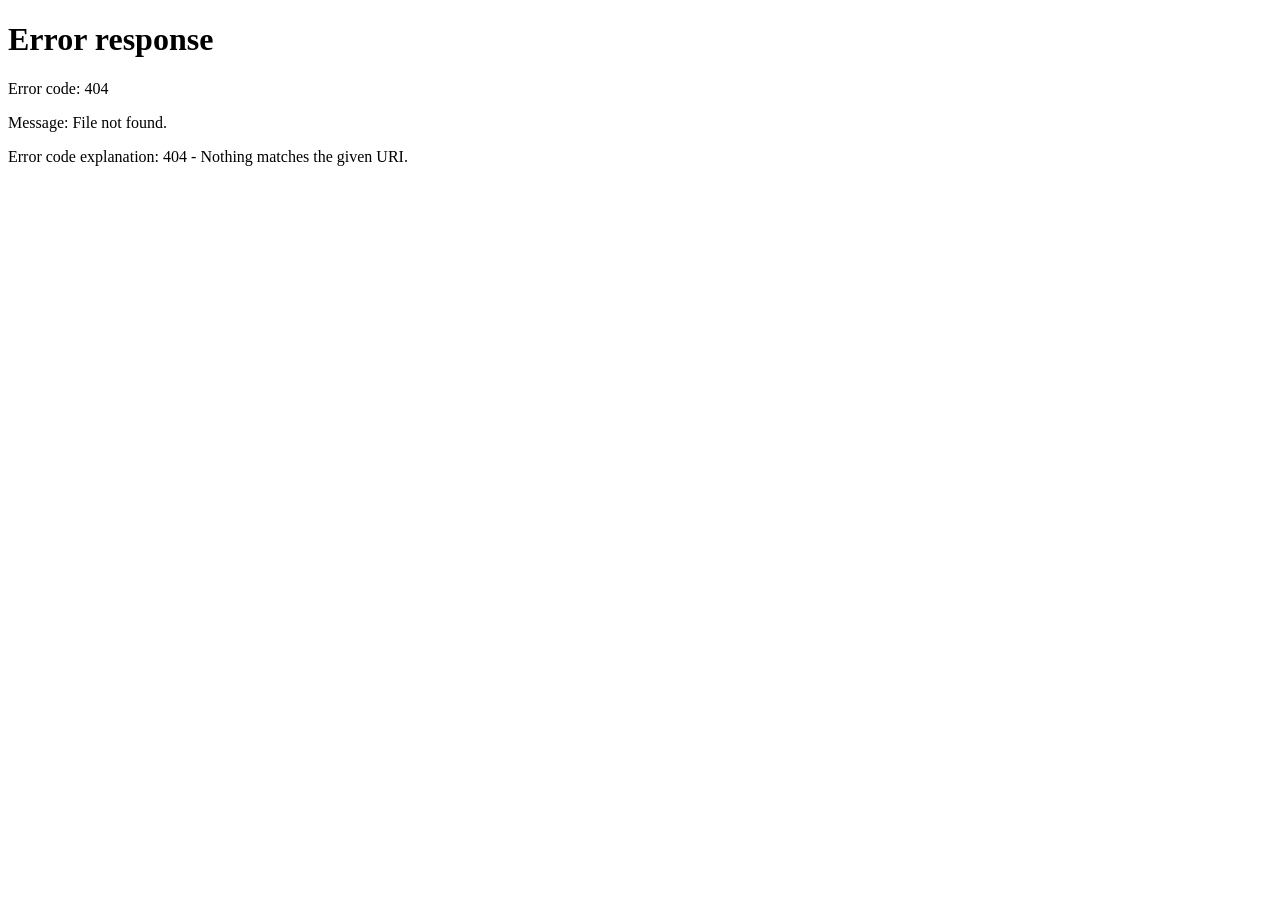
==== frontend/authority-dashboard/authority.html @ 0f9a7130 "Add frontend applications" ====
<!DOCTYPE html>
<html lang="en">

<head>
    <meta charset="UTF-8">
    <meta name="viewport" content="width=device-width, initial-scale=1.0">

    <title>SahaySetu | Authority Dashboard</title>

    <link rel="stylesheet" href="authority.css">
</head>

<body>

    <!-- ================= SIDEBAR ================= -->

    <aside class="sidebar" id="sidebar">

        <div class="brand">

            <div class="brand-icon">
                S
            </div>

            <div>
                <h2>SahaySetu</h2>
                <span>Authority Portal</span>
            </div>

        </div>


        <nav class="navigation">

            <button
                class="nav-item active"
                onclick="showSection('dashboard', this)"
            >
                <span class="nav-icon">▦</span>
                <span>Dashboard</span>
            </button>


            <button
                class="nav-item"
                onclick="showSection('complaints', this)"
            >
                <span class="nav-icon">☷</span>
                <span>Complaints</span>
            </button>


            <button
                class="nav-item"
                onclick="showSection('workers', this)"
            >
                <span class="nav-icon">♙</span>
                <span>Workers</span>
            </button>


            <button
                class="nav-item"
                onclick="showSection('incidents', this)"
            >
                <span class="nav-icon">⚠</span>
                <span>Incidents</span>
            </button>


            <button
                class="nav-item"
                onclick="showSection('reports', this)"
            >
                <span class="nav-icon">▤</span>
                <span>Reports</span>
            </button>

        </nav>


        <div class="sidebar-bottom">

            <div class="help-box">

                <div class="help-icon">
                    ?
                </div>

                <div>
                    <strong>Need Help?</strong>
                    <p>Contact SahaySetu support.</p>
                </div>

            </div>


            <button
                class="logout-side"
                onclick="logout()"
            >
                <span>↪</span>
                Logout
            </button>

        </div>

    </aside>



    <!-- ================= MAIN AREA ================= -->

    <div class="main-area">

        <!-- HEADER -->

        <header class="topbar">

            <button
                class="menu-button"
                onclick="toggleSidebar()"
            >
                ☰
            </button>


            <div class="topbar-title">

                <span>Authority Management System</span>

            </div>


            <div class="topbar-right">

                <button
                    class="notification-button"
                    title="Notifications"
                >
                    🔔
                    <span class="notification-dot"></span>
                </button>


                <div class="profile">

                    <div class="profile-avatar">
                        A
                    </div>

                    <div class="profile-info">

                        <strong>Authority</strong>

                        <span id="authorityEmail">
                            Logged in
                        </span>

                    </div>

                </div>

            </div>

        </header>



        <!-- ================= CONTENT ================= -->

        <main class="content">


            <!-- ===================================== -->
            <!-- DASHBOARD SECTION -->
            <!-- ===================================== -->

            <section
                id="dashboard"
                class="page-section active-section"
            >

                <div class="page-heading">

                    <div>

                        <p class="small-heading">
                            OVERVIEW
                        </p>

                        <h1>Authority Dashboard</h1>

                        <p>
                            Monitor civic complaints and coordinate
                            issue resolution across Ghaziabad.
                        </p>

                    </div>


                    <button
                        class="primary-button"
                        onclick="loadComplaints()"
                    >
                        ↻ Refresh Data
                    </button>

                </div>



                <!-- STATISTICS -->

                <div class="stats-grid">

                    <div class="stat-card">

                        <div class="stat-top">

                            <div class="stat-icon blue">
                                ☷
                            </div>

                            <span class="stat-label">
                                TOTAL
                            </span>

                        </div>

                        <h2 id="totalComplaints">
                            0
                        </h2>

                        <p>
                            All complaints
                        </p>

                    </div>


                    <div class="stat-card">

                        <div class="stat-top">

                            <div class="stat-icon orange">
                                !
                            </div>

                            <span class="stat-label">
                                PENDING
                            </span>

                        </div>

                        <h2 id="pendingComplaints">
                            0
                        </h2>

                        <p>
                            Need attention
                        </p>

                    </div>


                    <div class="stat-card">

                        <div class="stat-top">

                            <div class="stat-icon purple">
                                ◷
                            </div>

                            <span class="stat-label">
                                IN PROGRESS
                            </span>

                        </div>

                        <h2 id="progressComplaints">
                            0
                        </h2>

                        <p>
                            Being resolved
                        </p>

                    </div>


                    <div class="stat-card">

                        <div class="stat-top">

                            <div class="stat-icon green">
                                ✓
                            </div>

                            <span class="stat-label">
                                RESOLVED
                            </span>

                        </div>

                        <h2 id="resolvedComplaints">
                            0
                        </h2>

                        <p>
                            Successfully closed
                        </p>

                    </div>

                </div>



                <!-- MAIN DASHBOARD GRID -->

                <div class="dashboard-grid">


                    <!-- RECENT COMPLAINTS -->

                    <div class="panel complaints-panel">

                        <div class="panel-header">

                            <div>

                                <h2>Recent Complaints</h2>

                                <p>
                                    Latest civic issues reported
                                </p>

                            </div>

                            <button
                                class="text-button"
                                onclick="showSectionById('complaints')"
                            >
                                View All →
                            </button>

                        </div>


                        <div
                            id="recentComplaints"
                            class="table-wrapper"
                        >

                            <div class="loading">
                                Loading complaints...
                            </div>

                        </div>

                    </div>



                    <!-- PRIORITY -->

                    <div class="panel priority-panel">

                        <div class="panel-header">

                            <div>

                                <h2>Priority Overview</h2>

                                <p>
                                    Complaints requiring attention
                                </p>

                            </div>

                        </div>


                        <div class="priority-list">

                            <div class="priority-item">

                                <div class="priority-left">

                                    <span class="priority-dot high"></span>

                                    <span>High Priority</span>

                                </div>

                                <strong id="highPriority">
                                    0
                                </strong>

                            </div>


                            <div class="priority-item">

                                <div class="priority-left">

                                    <span class="priority-dot medium"></span>

                                    <span>Medium Priority</span>

                                </div>

                                <strong id="mediumPriority">
                                    0
                                </strong>

                            </div>


                            <div class="priority-item">

                                <div class="priority-left">

                                    <span class="priority-dot low"></span>

                                    <span>Low Priority</span>

                                </div>

                                <strong id="lowPriority">
                                    0
                                </strong>

                            </div>

                        </div>


                        <div class="priority-note">

                            <strong>Smart monitoring</strong>

                            <p>
                                Prioritize complaints based on
                                severity and community impact.
                            </p>

                        </div>

                    </div>

                </div>


                <!-- QUICK ACTIONS -->

                <div class="panel quick-panel">

                    <div class="panel-header">

                        <div>

                            <h2>Quick Actions</h2>

                            <p>
                                Frequently used authority tools
                            </p>

                        </div>

                    </div>


                    <div class="quick-actions">

                        <button
                            onclick="showSectionById('complaints')"
                            class="quick-action"
                        >

                            <span class="quick-icon blue-bg">
                                ☷
                            </span>

                            <div>
                                <strong>Manage Complaints</strong>
                                <span>
                                    Review and monitor complaints
                                </span>
                            </div>

                        </button>


                        <button
                            onclick="showSectionById('workers')"
                            class="quick-action"
                        >

                            <span class="quick-icon purple-bg">
                                ♙
                            </span>

                            <div>
                                <strong>Manage Workers</strong>
                                <span>
                                    View worker assignments
                                </span>
                            </div>

                        </button>


                        <button
                            onclick="showSectionById('incidents')"
                            class="quick-action"
                        >

                            <span class="quick-icon orange-bg">
                                ⚠
                            </span>

                            <div>
                                <strong>Incident Analysis</strong>
                                <span>
                                    Identify related complaints
                                </span>
                            </div>

                        </button>

                    </div>

                </div>

            </section>



            <!-- ===================================== -->
            <!-- COMPLAINTS SECTION -->
            <!-- ===================================== -->

            <section
                id="complaints"
                class="page-section"
            >

                <div class="page-heading">

                    <div>

                        <p class="small-heading">
                            CASE MANAGEMENT
                        </p>

                        <h1>Complaints</h1>

                        <p>
                            Review and monitor civic complaints.
                        </p>

                    </div>

                    <button
                        class="primary-button"
                        onclick="loadComplaints()"
                    >
                        ↻ Refresh
                    </button>

                </div>


                <div class="panel">

                    <div class="filter-bar">

                        <div class="search-box">

                            <span>⌕</span>

                            <input
                                type="text"
                                id="searchInput"
                                placeholder="Search complaints..."
                                oninput="filterComplaints()"
                            >

                        </div>


                        <select
                            id="statusFilter"
                            onchange="filterComplaints()"
                        >

                            <option value="all">
                                All Status
                            </option>

                            <option value="pending">
                                Pending
                            </option>

                            <option value="progress">
                                In Progress
                            </option>

                            <option value="resolved">
                                Resolved
                            </option>

                        </select>


                        <select
                            id="priorityFilter"
                            onchange="filterComplaints()"
                        >

                            <option value="all">
                                All Priority
                            </option>

                            <option value="high">
                                High
                            </option>

                            <option value="medium">
                                Medium
                            </option>

                            <option value="low">
                                Low
                            </option>

                        </select>

                    </div>


                    <div
                        id="complaintsTable"
                        class="table-wrapper"
                    >

                        <div class="loading">
                            Loading complaints...
                        </div>

                    </div>

                </div>

            </section>



            <!-- ===================================== -->
            <!-- WORKERS SECTION -->
            <!-- ===================================== -->

            <section
                id="workers"
                class="page-section"
            >

                <div class="page-heading">

                    <div>

                        <p class="small-heading">
                            FIELD OPERATIONS
                        </p>

                        <h1>Workers</h1>

                        <p>
                            Manage worker assignments and field operations.
                        </p>

                    </div>

                </div>


                <div class="empty-feature">

                    <div class="feature-icon">
                        ♙
                    </div>

                    <h2>Worker Management</h2>

                    <p>
                        Worker assignment will be connected to the
                        Authority API here.
                    </p>

                    <span>
                        API: PUT /authority/complaints/{complaint_id}/assign
                    </span>

                </div>

            </section>



            <!-- ===================================== -->
            <!-- INCIDENTS SECTION -->
            <!-- ===================================== -->

            <section
                id="incidents"
                class="page-section"
            >

                <div class="page-heading">

                    <div>

                        <p class="small-heading">
                            SMART INCIDENT MANAGEMENT
                        </p>

                        <h1>Incident Analysis</h1>

                        <p>
                            Identify relationships between complaints
                            and combine related reports.
                        </p>

                    </div>

                </div>


                <div class="feature-grid">

                    <div class="feature-card">

                        <div class="feature-icon orange-icon">
                            ⚡
                        </div>

                        <h2>Complaint Fusion</h2>

                        <p>
                            Combine related complaints into a
                            single incident for better coordination.
                        </p>

                        <span>
                            POST /authority/incidents/fuse/{complaint_id}
                        </span>

                    </div>


                    <div class="feature-card">

                        <div class="feature-icon blue-icon">
                            ◉
                        </div>

                        <h2>Relationships</h2>

                        <p>
                            View complaints and issues related to
                            an existing incident.
                        </p>

                        <span>
                            GET /authority/incidents/{incident_id}/relationships
                        </span>

                    </div>


                    <div class="feature-card">

                        <div class="feature-icon green-icon">
                            ✓
                        </div>

                        <h2>Interventions</h2>

                        <p>
                            Monitor actions taken to resolve
                            identified incidents.
                        </p>

                        <span>
                            GET /authority/incidents/{incident_id}/interventions
                        </span>

                    </div>

                </div>

            </section>



            <!-- ===================================== -->
            <!-- REPORTS SECTION -->
            <!-- ===================================== -->

            <section
                id="reports"
                class="page-section"
            >

                <div class="page-heading">

                    <div>

                        <p class="small-heading">
                            ANALYTICS
                        </p>

                        <h1>Reports</h1>

                        <p>
                            Monitor complaint resolution performance.
                        </p>

                    </div>

                </div>


                <div class="report-grid">

                    <div class="report-card">

                        <span>Total Complaints</span>

                        <strong id="reportTotal">
                            0
                        </strong>

                    </div>


                    <div class="report-card">

                        <span>Pending Cases</span>

                        <strong id="reportPending">
                            0
                        </strong>

                    </div>


                    <div class="report-card">

                        <span>Resolved Cases</span>

                        <strong id="reportResolved">
                            0
                        </strong>

                    </div>

                </div>

            </section>

        </main>

    </div>



    <!-- JAVASCRIPT -->

    <script src="authority.js"></script>

</body>

</html>
---- frontend/authority-dashboard/authority.css ----
/* ==========================================
   SAHAYSETU AUTHORITY DASHBOARD
   ========================================== */

* {
    margin: 0;
    padding: 0;
    box-sizing: border-box;
}


:root {
    --blue: #1261d6;
    --dark-blue: #0b3f91;
    --light-blue: #eaf3ff;
    --background: #f5f8fc;
    --white: #ffffff;
    --text: #172033;
    --muted: #718096;
    --border: #e3eaf3;
    --green: #159447;
    --orange: #ed8b18;
    --red: #dc3545;
    --purple: #7656d6;
}


body {
    font-family:
        Arial,
        Helvetica,
        sans-serif;

    background: var(--background);

    color: var(--text);

    min-height: 100vh;
}


/* ==========================================
   SIDEBAR
   ========================================== */

.sidebar {
    position: fixed;

    left: 0;
    top: 0;
    bottom: 0;

    width: 245px;

    background: var(--white);

    border-right: 1px solid var(--border);

    display: flex;

    flex-direction: column;

    z-index: 100;
}


.brand {
    height: 88px;

    display: flex;

    align-items: center;

    gap: 12px;

    padding: 0 22px;

    border-bottom: 1px solid var(--border);
}


.brand-icon {
    width: 42px;
    height: 42px;

    background: var(--blue);

    color: white;

    border-radius: 10px;

    display: flex;

    justify-content: center;

    align-items: center;

    font-size: 22px;

    font-weight: bold;
}


.brand h2 {
    font-size: 19px;

    color: var(--blue);
}


.brand span {
    font-size: 11px;

    color: var(--muted);
}


/* ==========================================
   NAVIGATION
   ========================================== */

.navigation {
    padding: 22px 14px;

    flex: 1;
}


.nav-item {
    width: 100%;

    border: none;

    background: transparent;

    color: #607086;

    padding: 13px 15px;

    border-radius: 8px;

    display: flex;

    align-items: center;

    gap: 13px;

    margin-bottom: 6px;

    cursor: pointer;

    font-size: 14px;

    text-align: left;
}


.nav-item:hover {
    background: #f0f6ff;

    color: var(--blue);
}


.nav-item.active {
    background: var(--light-blue);

    color: var(--blue);

    font-weight: bold;
}


.nav-icon {
    width: 22px;

    text-align: center;

    font-size: 17px;
}


/* ==========================================
   SIDEBAR BOTTOM
   ========================================== */

.sidebar-bottom {
    padding: 15px;

    border-top: 1px solid var(--border);
}


.help-box {
    background: #f5f9ff;

    border-radius: 9px;

    padding: 13px;

    display: flex;

    gap: 10px;

    margin-bottom: 12px;
}


.help-icon {
    min-width: 28px;
    height: 28px;

    background: var(--blue);

    color: white;

    border-radius: 50%;

    display: flex;

    align-items: center;

    justify-content: center;
}


.help-box strong {
    font-size: 12px;
}


.help-box p {
    color: var(--muted);

    font-size: 10px;

    margin-top: 3px;

    line-height: 1.4;
}


.logout-side {
    width: 100%;

    padding: 11px;

    background: white;

    border: 1px solid var(--border);

    color: #68778b;

    border-radius: 8px;

    cursor: pointer;

    display: flex;

    gap: 10px;

    align-items: center;

    font-size: 13px;
}


.logout-side:hover {
    color: var(--red);

    border-color: #f1c4c8;

    background: #fff7f7;
}


/* ==========================================
   MAIN AREA
   ========================================== */

.main-area {
    margin-left: 245px;

    min-height: 100vh;
}


/* ==========================================
   TOP BAR
   ========================================== */

.topbar {
    height: 70px;

    background: white;

    border-bottom: 1px solid var(--border);

    display: flex;

    align-items: center;

    justify-content: space-between;

    padding: 0 30px;

    position: sticky;

    top: 0;

    z-index: 50;
}


.topbar-title {
    color: var(--muted);

    font-size: 13px;
}


.topbar-right {
    display: flex;

    align-items: center;

    gap: 20px;
}


.notification-button {
    position: relative;

    background: none;

    border: none;

    cursor: pointer;

    font-size: 18px;
}


.notification-dot {
    width: 7px;
    height: 7px;

    background: var(--red);

    border-radius: 50%;

    position: absolute;

    top: 0;
    right: 0;
}


.profile {
    display: flex;

    align-items: center;

    gap: 9px;
}


.profile-avatar {
    width: 37px;
    height: 37px;

    border-radius: 50%;

    background: var(--light-blue);

    color: var(--blue);

    display: flex;

    justify-content: center;

    align-items: center;

    font-weight: bold;
}


.profile-info {
    display: flex;

    flex-direction: column;

    gap: 2px;
}


.profile-info strong {
    font-size: 12px;
}


.profile-info span {
    font-size: 10px;

    color: var(--muted);
}


.menu-button {
    display: none;

    border: none;

    background: none;

    font-size: 22px;

    cursor: pointer;
}


/* ==========================================
   CONTENT
   ========================================== */

.content {
    padding: 32px;

    max-width: 1500px;

    margin: auto;
}


.page-section {
    display: none;
}


.active-section {
    display: block;
}


.page-heading {
    display: flex;

    justify-content: space-between;

    align-items: flex-end;

    margin-bottom: 28px;
}


.small-heading {
    color: var(--blue);

    font-size: 11px;

    font-weight: bold;

    letter-spacing: 1px;

    margin-bottom: 6px;
}


.page-heading h1 {
    font-size: 28px;

    margin-bottom: 6px;
}


.page-heading p:not(.small-heading) {
    color: var(--muted);

    font-size: 13px;
}


/* ==========================================
   BUTTONS
   ========================================== */

.primary-button {
    background: var(--blue);

    color: white;

    border: none;

    padding: 11px 17px;

    border-radius: 7px;

    cursor: pointer;

    font-size: 12px;

    font-weight: bold;
}


.primary-button:hover {
    background: var(--dark-blue);
}


.text-button {
    background: none;

    border: none;

    color: var(--blue);

    cursor: pointer;

    font-size: 12px;

    font-weight: bold;
}


/* ==========================================
   STATISTICS
   ========================================== */

.stats-grid {
    display: grid;

    grid-template-columns:
        repeat(4, 1fr);

    gap: 17px;

    margin-bottom: 22px;
}


.stat-card {
    background: white;

    border: 1px solid var(--border);

    border-radius: 10px;

    padding: 19px;

    box-shadow:
        0 2px 6px rgba(30, 60, 90, 0.03);
}


.stat-top {
    display: flex;

    justify-content: space-between;

    align-items: center;

    margin-bottom: 13px;
}


.stat-icon {
    width: 36px;
    height: 36px;

    border-radius: 8px;

    display: flex;

    align-items: center;

    justify-content: center;

    font-weight: bold;
}


.stat-icon.blue {
    background: #e8f2ff;

    color: var(--blue);
}


.stat-icon.orange {
    background: #fff3df;

    color: var(--orange);
}


.stat-icon.purple {
    background: #f0ebff;

    color: var(--purple);
}


.stat-icon.green {
    background: #e5f8ed;

    color: var(--green);
}


.stat-label {
    font-size: 9px;

    color: #9aa8b8;

    font-weight: bold;

    letter-spacing: .5px;
}


.stat-card h2 {
    font-size: 28px;

    margin-bottom: 4px;
}


.stat-card p {
    font-size: 11px;

    color: var(--muted);
}


/* ==========================================
   DASHBOARD GRID
   ========================================== */

.dashboard-grid {
    display: grid;

    grid-template-columns:
        2fr 1fr;

    gap: 20px;

    margin-bottom: 20px;
}


.panel {
    background: white;

    border: 1px solid var(--border);

    border-radius: 10px;

    box-shadow:
        0 2px 6px rgba(30, 60, 90, 0.03);

    overflow: hidden;
}


.panel-header {
    padding: 19px 20px;

    display: flex;

    justify-content: space-between;

    align-items: center;

    border-bottom: 1px solid var(--border);
}


.panel-header h2 {
    font-size: 15px;

    margin-bottom: 4px;
}


.panel-header p {
    font-size: 11px;

    color: var(--muted);
}


/* ==========================================
   TABLE
   ========================================== */

.table-wrapper {
    overflow-x: auto;
}


.complaint-table {
    width: 100%;

    border-collapse: collapse;

    min-width: 650px;
}


.complaint-table th {
    background: #f8fafc;

    color: #8290a1;

    font-size: 10px;

    text-transform: uppercase;

    letter-spacing: .5px;

    text-align: left;

    padding: 12px 16px;

    border-bottom: 1px solid var(--border);
}


.complaint-table td {
    padding: 14px 16px;

    font-size: 12px;

    border-bottom: 1px solid #edf1f5;

    color: #4b5a6d;
}


.complaint-table tr:hover {
    background: #fbfdff;
}


.complaint-id {
    color: var(--blue);

    font-weight: bold;
}


.status {
    display: inline-block;

    padding: 5px 9px;

    border-radius: 20px;

    font-size: 10px;

    font-weight: bold;
}


.status.pending {
    background: #fff2dc;

    color: #c67508;
}


.status.progress {
    background: #eee9ff;

    color: #6950c6;
}


.status.resolved {
    background: #e4f7ec;

    color: #178144;
}


.status.unknown {
    background: #edf1f5;

    color: #69788a;
}


/* ==========================================
   PRIORITY
   ========================================== */

.priority-list {
    padding: 12px 20px;
}


.priority-item {
    display: flex;

    justify-content: space-between;

    align-items: center;

    padding: 13px 0;

    border-bottom: 1px solid #edf1f5;

    font-size: 12px;
}


.priority-left {
    display: flex;

    align-items: center;

    gap: 9px;
}


.priority-dot {
    width: 8px;
    height: 8px;

    border-radius: 50%;
}


.priority-dot.high {
    background: var(--red);
}


.priority-dot.medium {
    background: var(--orange);
}


.priority-dot.low {
    background: var(--green);
}


.priority-note {
    margin: 5px 20px 20px;

    background: #f3f8ff;

    padding: 14px;

    border-radius: 8px;
}


.priority-note strong {
    font-size: 11px;

    color: var(--blue);
}


.priority-note p {
    font-size: 10px;

    line-height: 1.5;

    color: var(--muted);

    margin-top: 5px;
}


/* ==========================================
   QUICK ACTIONS
   ========================================== */

.quick-panel {
    margin-bottom: 20px;
}


.quick-actions {
    display: grid;

    grid-template-columns:
        repeat(3, 1fr);

    gap: 15px;

    padding: 18px;
}


.quick-action {
    background: #fbfdff;

    border: 1px solid var(--border);

    border-radius: 8px;

    padding: 15px;

    display: flex;

    align-items: center;

    gap: 12px;

    text-align: left;

    cursor: pointer;
}


.quick-action:hover {
    border-color: #b9d3f7;

    background: #f6faff;
}


.quick-action strong {
    display: block;

    font-size: 12px;

    margin-bottom: 4px;
}


.quick-action span:not(.quick-icon) {
    color: var(--muted);

    font-size: 10px;
}


.quick-icon {
    min-width: 38px;
    height: 38px;

    border-radius: 8px;

    display: flex;

    justify-content: center;

    align-items: center;
}


.blue-bg {
    background: #e8f2ff;

    color: var(--blue);
}


.purple-bg {
    background: #f0ebff;

    color: var(--purple);
}


.orange-bg {
    background: #fff1df;

    color: var(--orange);
}


/* ==========================================
   FILTERS
   ========================================== */

.filter-bar {
    padding: 17px;

    border-bottom: 1px solid var(--border);

    display: flex;

    gap: 10px;

    align-items: center;
}


.search-box {
    flex: 1;

    border: 1px solid var(--border);

    border-radius: 7px;

    display: flex;

    align-items: center;

    padding: 0 12px;

    gap: 8px;
}


.search-box span {
    color: #9aa7b5;
}


.search-box input {
    border: none;

    outline: none;

    padding: 10px 0;

    width: 100%;

    font-size: 12px;
}


.filter-bar select {
    border: 1px solid var(--border);

    background: white;

    border-radius: 7px;

    padding: 10px;

    color: #586779;

    font-size: 11px;

    outline: none;
}


/* ==========================================
   FEATURE SECTIONS
   ========================================== */

.feature-grid {
    display: grid;

    grid-template-columns:
        repeat(3, 1fr);

    gap: 18px;
}


.feature-card {
    background: white;

    border: 1px solid var(--border);

    border-radius: 10px;

    padding: 24px;

    min-height: 230px;
}


.feature-icon {
    width: 50px;
    height: 50px;

    background: #eaf3ff;

    color: var(--blue);

    border-radius: 10px;

    display: flex;

    justify-content: center;

    align-items: center;

    font-size: 23px;

    margin-bottom: 18px;
}


.orange-icon {
    background: #fff1df;

    color: var(--orange);
}


.blue-icon {
    background: #eaf3ff;

    color: var(--blue);
}


.green-icon {
    background: #e4f7ec;

    color: var(--green);
}


.feature-card h2 {
    font-size: 16px;

    margin-bottom: 8px;
}


.feature-card p {
    color: var(--muted);

    font-size: 12px;

    line-height: 1.6;

    margin-bottom: 16px;
}


.feature-card span {
    display: block;

    background: #f6f8fb;

    padding: 9px;

    border-radius: 6px;

    font-size: 9px;

    color: #718096;

    word-break: break-word;
}


/* ==========================================
   EMPTY FEATURE
   ========================================== */

.empty-feature {
    background: white;

    border: 1px solid var(--border);

    border-radius: 10px;

    padding: 60px 30px;

    text-align: center;
}


.empty-feature .feature-icon {
    margin: 0 auto 18px;
}


.empty-feature h2 {
    margin-bottom: 8px;
}


.empty-feature p {
    color: var(--muted);

    font-size: 13px;

    margin-bottom: 15px;
}


.empty-feature span {
    display: inline-block;

    background: #f4f7fb;

    padding: 10px;

    border-radius: 6px;

    color: #718096;

    font-size: 10px;
}


/* ==========================================
   REPORTS
   ========================================== */

.report-grid {
    display: grid;

    grid-template-columns:
        repeat(3, 1fr);

    gap: 20px;
}


.report-card {
    background: white;

    border: 1px solid var(--border);

    border-radius: 10px;

    padding: 25px;
}


.report-card span {
    display: block;

    color: var(--muted);

    font-size: 12px;

    margin-bottom: 12px;
}


.report-card strong {
    font-size: 30px;

    color: var(--blue);
}


/* ==========================================
   LOADING
   ========================================== */

.loading {
    padding: 35px;

    text-align: center;

    color: var(--muted);

    font-size: 12px;
}


/* ==========================================
   MOBILE
   ========================================== */

@media (max-width: 1100px) {

    .stats-grid {
        grid-template-columns:
            repeat(2, 1fr);
    }


    .dashboard-grid {
        grid-template-columns: 1fr;
    }


    .feature-grid {
        grid-template-columns:
            repeat(2, 1fr);
    }

}


@media (max-width: 800px) {

    .sidebar {
        transform: translateX(-100%);

        transition: .25s;
    }


    .sidebar.open {
        transform: translateX(0);
    }


    .main-area {
        margin-left: 0;
    }


    .menu-button {
        display: block;
    }


    .content {
        padding: 20px;
    }


    .page-heading {
        align-items: flex-start;

        flex-direction: column;

        gap: 15px;
    }


    .quick-actions {
        grid-template-columns: 1fr;
    }


    .feature-grid {
        grid-template-columns: 1fr;
    }


    .report-grid {
        grid-template-columns: 1fr;
    }

}


@media (max-width: 550px) {

    .stats-grid {
        grid-template-columns: 1fr;
    }


    .topbar {
        padding: 0 15px;
    }


    .topbar-title {
        display: none;
    }


    .profile-info {
        display: none;
    }


    .filter-bar {
        flex-direction: column;
        align-items: stretch;
    }

}
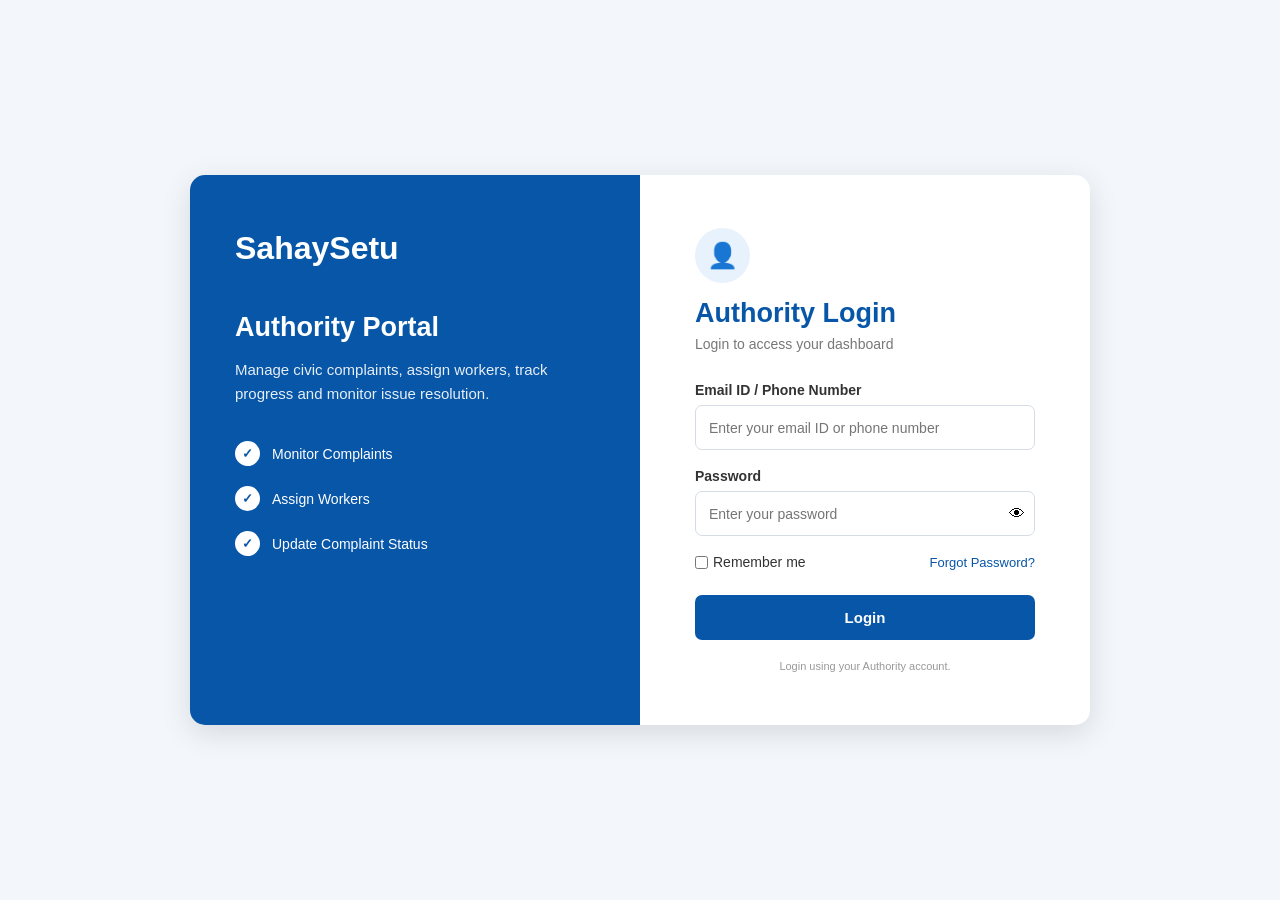
==== commit 3692260a: "Add project code" ====
--- a/frontend/authority-dashboard/authority.html
+++ b/frontend/authority-dashboard/authority.html
@@ -685,24 +685,76 @@
 
                 </div>
 
-
-                <div class="empty-feature">
-
-                    <div class="feature-icon">
-                        ♙
-                    </div>
-
-                    <h2>Worker Management</h2>
-
-                    <p>
-                        Worker assignment will be connected to the
-                        Authority API here.
+                <div class="stats-grid worker-stats">
+                    <div class="stat-card">
+                        <div class="stat-top"><span class="stat-label">WORKERS</span></div>
+                        <h2 id="workerTotal">0</h2>
+                        <p>All registered workers</p>
+                    </div>
+                    <div class="stat-card">
+                        <div class="stat-top"><span class="stat-label">ASSIGNED</span></div>
+                        <h2 id="workerAssignedTotal">0</h2>
+                        <p>Complaints with a worker</p>
+                    </div>
+                    <div class="stat-card">
+                        <div class="stat-top"><span class="stat-label">UNASSIGNED</span></div>
+                        <h2 id="workerUnassignedTotal">0</h2>
+                        <p>Complaints awaiting assignment</p>
+                    </div>
+                </div>
+
+                <div class="panel assignment-panel">
+                    <div class="panel-header">
+                        <div>
+                            <h2>Assign a complaint</h2>
+                            <p>Eligible workers are limited to the complaint’s matching category.</p>
+                        </div>
+                    </div>
+                    <div class="assignment-controls">
+                        <label>
+                            Complaint
+                            <select id="complaintSelect" aria-label="Complaint selection" onchange="loadEligibleWorkers()">
+                                <option value="">Select a complaint</option>
+                            </select>
+                        </label>
+                        <label>
+                            Category-matched worker
+                            <select id="workerSelect" aria-label="Worker selection" onchange="updateAssignmentButton(); showSelectedWorkerAssignments()" disabled>
+                                <option value="">Select a complaint first</option>
+                            </select>
+                        </label>
+                        <button id="assignButton" class="primary-button" onclick="assignWorkerToComplaint()" disabled>
+                            Assign Worker
+                        </button>
+                    </div>
+                    <p id="selectedComplaintInfo" class="assignment-info" aria-live="polite">
+                        Select a complaint to view its current assignment and eligible workers.
                     </p>
-
-                    <span>
-                        API: PUT /authority/complaints/{complaint_id}/assign
-                    </span>
-
+                    <p id="assignmentStatus" class="assignment-message" role="status" aria-live="polite"></p>
+                </div>
+
+                <div class="panel">
+                    <div class="panel-header worker-table-header">
+                        <div>
+                            <h2>Worker assignments</h2>
+                            <p>Expand a worker to inspect assigned complaints and their current status.</p>
+                        </div>
+                        <label class="category-filter-label">
+                            Filter category
+                            <select id="workerCategoryFilter" onchange="filterWorkers()">
+                                <option value="all">All categories</option>
+                                <option>Pothole &amp; Road Damage</option>
+                                <option>Broken Streetlight</option>
+                                <option>Garbage Accumulation</option>
+                                <option>Water Leakage</option>
+                                <option>Blocked Drainage</option>
+                                <option value="unclassified">No category</option>
+                            </select>
+                        </label>
+                    </div>
+                    <div id="workerTable" class="table-wrapper">
+                        <div class="loading">Loading workers...</div>
+                    </div>
                 </div>
 
             </section>
@@ -737,68 +789,30 @@
 
                 </div>
 
-
-                <div class="feature-grid">
-
-                    <div class="feature-card">
-
-                        <div class="feature-icon orange-icon">
-                            ⚡
-                        </div>
-
-                        <h2>Complaint Fusion</h2>
-
-                        <p>
-                            Combine related complaints into a
-                            single incident for better coordination.
-                        </p>
-
-                        <span>
-                            POST /authority/incidents/fuse/{complaint_id}
-                        </span>
-
-                    </div>
-
-
-                    <div class="feature-card">
-
-                        <div class="feature-icon blue-icon">
-                            ◉
-                        </div>
-
-                        <h2>Relationships</h2>
-
-                        <p>
-                            View complaints and issues related to
-                            an existing incident.
-                        </p>
-
-                        <span>
-                            GET /authority/incidents/{incident_id}/relationships
-                        </span>
-
-                    </div>
-
-
-                    <div class="feature-card">
-
-                        <div class="feature-icon green-icon">
-                            ✓
-                        </div>
-
-                        <h2>Interventions</h2>
-
-                        <p>
-                            Monitor actions taken to resolve
-                            identified incidents.
-                        </p>
-
-                        <span>
-                            GET /authority/incidents/{incident_id}/interventions
-                        </span>
-
-                    </div>
-
+                <div class="panel">
+                    <div class="incident-fusion-tool">
+                        <label for="fusionComplaintSelect">Review an unlinked complaint for possible incident grouping</label>
+                        <div class="incident-fusion-controls">
+                            <select id="fusionComplaintSelect">
+                                <option value="">Loading complaints...</option>
+                            </select>
+                            <button id="fuseComplaintButton" type="button" class="btn-primary">Find related reports</button>
+                        </div>
+                        <p class="analysis-disclaimer">
+                            Grouping is a rule-based proximity/category hypothesis, not proof that reports describe the same physical incident.
+                        </p>
+                        <div id="fusionStatus" class="form-status" role="status" aria-live="polite"></div>
+                    </div>
+                    <div class="panel-header">
+                        <div>
+                            <h2>Known Incidents</h2>
+                            <p>Inspect linked complaints, relationship hypotheses, work records and recovery observations.</p>
+                        </div>
+                    </div>
+                    <div id="incidentList" class="table-wrapper">
+                        <div class="loading">Loading incidents...</div>
+                    </div>
+                    <div id="incidentAnalysisPanel" class="incident-analysis-panel" hidden aria-live="polite"></div>
                 </div>
 
             </section>
--- a/frontend/authority-dashboard/authority.css
+++ b/frontend/authority-dashboard/authority.css
@@ -1260,6 +1260,192 @@
 
 
 /* ==========================================
+   WORKER ASSIGNMENTS
+   ========================================== */
+
+.worker-stats {
+    grid-template-columns: repeat(3, 1fr);
+}
+
+.assignment-panel {
+    margin-bottom: 20px;
+}
+
+.assignment-controls {
+    display: grid;
+    grid-template-columns: minmax(220px, 1fr) minmax(220px, 1fr) auto;
+    align-items: end;
+    gap: 14px;
+    padding: 20px;
+}
+
+.assignment-controls label,
+.category-filter-label {
+    display: flex;
+    flex-direction: column;
+    gap: 7px;
+    min-width: 0;
+    color: #526174;
+    font-size: 11px;
+    font-weight: bold;
+}
+
+.assignment-controls select,
+.category-filter-label select {
+    width: 100%;
+    height: 42px;
+    padding: 0 11px;
+    border: 1px solid var(--border);
+    border-radius: 7px;
+    background: white;
+    color: var(--text);
+    font: inherit;
+    font-weight: normal;
+}
+
+.assignment-controls .primary-button {
+    min-height: 42px;
+    white-space: nowrap;
+}
+
+.primary-button:disabled {
+    background: #a9b7c9;
+    cursor: not-allowed;
+}
+
+.assignment-info,
+.assignment-message {
+    margin: 0 20px;
+    padding: 12px 14px;
+    color: #526174;
+    font-size: 12px;
+    line-height: 1.5;
+    overflow-wrap: anywhere;
+}
+
+.assignment-info {
+    background: #f5f9ff;
+    border-radius: 7px;
+}
+
+.assignment-message {
+    min-height: 38px;
+    color: var(--blue);
+}
+
+.worker-table-header {
+    gap: 18px;
+}
+
+.category-filter-label {
+    min-width: 200px;
+}
+
+.worker-table {
+    width: 100%;
+    min-width: 760px;
+    border-collapse: collapse;
+}
+
+.worker-table th {
+    padding: 12px 16px;
+    background: #f8fafc;
+    border-bottom: 1px solid var(--border);
+    color: #8290a1;
+    font-size: 10px;
+    letter-spacing: .5px;
+    text-align: left;
+    text-transform: uppercase;
+}
+
+.worker-table td {
+    padding: 13px 16px;
+    border-bottom: 1px solid #edf1f5;
+    color: #4b5a6d;
+    font-size: 12px;
+    vertical-align: top;
+}
+
+.worker-name-cell strong {
+    display: block;
+    max-width: 270px;
+    overflow-wrap: anywhere;
+}
+
+.demo-label {
+    display: inline-block;
+    margin-top: 5px;
+    color: #66758a;
+    font-size: 10px;
+    font-weight: bold;
+}
+
+.worker-status {
+    display: inline-block;
+    padding: 5px 9px;
+    border-radius: 20px;
+    font-size: 10px;
+    font-weight: bold;
+}
+
+.worker-active {
+    background: #e4f7ec;
+    color: #178144;
+}
+
+.worker-inactive {
+    background: #edf1f5;
+    color: #69788a;
+}
+
+.worker-details summary {
+    color: var(--blue);
+    cursor: pointer;
+    font-size: 11px;
+    font-weight: bold;
+    white-space: nowrap;
+}
+
+.worker-complaints {
+    width: min(760px, 68vw);
+    padding-top: 12px;
+}
+
+.worker-complaint-list {
+    display: grid;
+    gap: 8px;
+}
+
+.worker-complaint {
+    display: grid;
+    grid-template-columns: minmax(100px, 1fr) minmax(150px, 1.5fr) repeat(3, minmax(100px, 1fr));
+    align-items: center;
+    gap: 10px;
+    padding: 10px;
+    border: 1px solid var(--border);
+    border-radius: 7px;
+    background: #fbfdff;
+    color: #526174;
+    font-size: 11px;
+}
+
+.worker-complaint > * {
+    min-width: 0;
+    overflow-wrap: anywhere;
+}
+
+.worker-complaint strong {
+    color: var(--blue);
+}
+
+.worker-empty {
+    padding: 12px;
+    color: var(--muted);
+    font-size: 12px;
+}
+
+
+/* ==========================================
    MOBILE
    ========================================== */
 
@@ -1281,6 +1467,10 @@
             repeat(2, 1fr);
     }
 
+    .worker-complaint {
+        grid-template-columns: repeat(2, minmax(0, 1fr));
+    }
+
 }
 
 
@@ -1334,6 +1524,27 @@
 
     .report-grid {
         grid-template-columns: 1fr;
+    }
+
+    .worker-table-header {
+        align-items: stretch;
+        flex-direction: column;
+    }
+
+    .category-filter-label {
+        min-width: 0;
+    }
+
+    .assignment-controls {
+        grid-template-columns: 1fr;
+    }
+
+    .assignment-controls .primary-button {
+        width: 100%;
+    }
+
+    .worker-complaints {
+        width: min(620px, 72vw);
     }
 
 }
@@ -1366,4 +1577,105 @@
         align-items: stretch;
     }
 
+}
+.incident-fusion-tool,
+.incident-analysis-panel {
+    margin: 18px 0;
+    padding: 18px;
+    border: 1px solid var(--border);
+    border-radius: 10px;
+    background: var(--white);
+}
+
+.incident-fusion-tool label,
+.analysis-field label {
+    display: block;
+    margin-bottom: 8px;
+    color: var(--text);
+    font-weight: 600;
+}
+
+.incident-fusion-controls,
+.analysis-form-row,
+.analysis-actions {
+    display: flex;
+    flex-wrap: wrap;
+    align-items: center;
+    gap: 10px;
+}
+
+.incident-fusion-controls select,
+.analysis-field input,
+.analysis-field select,
+.analysis-field textarea {
+    min-width: 180px;
+    padding: 10px 12px;
+    border: 1px solid var(--border);
+    border-radius: 6px;
+    font: inherit;
+}
+
+.analysis-disclaimer {
+    margin-top: 10px;
+    color: var(--muted);
+    font-size: 13px;
+    line-height: 1.5;
+}
+
+.incident-analysis-panel h3 {
+    margin: 18px 0 8px;
+    font-size: 16px;
+}
+
+.incident-analysis-panel ul {
+    margin: 8px 0 8px 20px;
+}
+
+.incident-analysis-panel li {
+    margin: 6px 0;
+    line-height: 1.45;
+}
+
+.analysis-card {
+    margin-top: 10px;
+    padding: 12px;
+    border: 1px solid var(--border);
+    border-radius: 8px;
+    background: #fbfcfe;
+}
+
+.analysis-card button,
+.incident-analysis-button {
+    min-height: 36px;
+    padding: 8px 12px;
+    border: 1px solid var(--border);
+    border-radius: 6px;
+    background: var(--white);
+    color: var(--blue);
+    cursor: pointer;
+}
+
+.analysis-error,
+.form-status.error {
+    color: var(--red);
+}
+
+.form-status.success {
+    color: var(--green);
+}
+
+@media (max-width: 640px) {
+    .incident-fusion-controls,
+    .analysis-form-row {
+        align-items: stretch;
+        flex-direction: column;
+    }
+
+    .incident-fusion-controls select,
+    .incident-fusion-controls button,
+    .analysis-field input,
+    .analysis-field select,
+    .analysis-field textarea {
+        width: 100%;
+    }
 }
